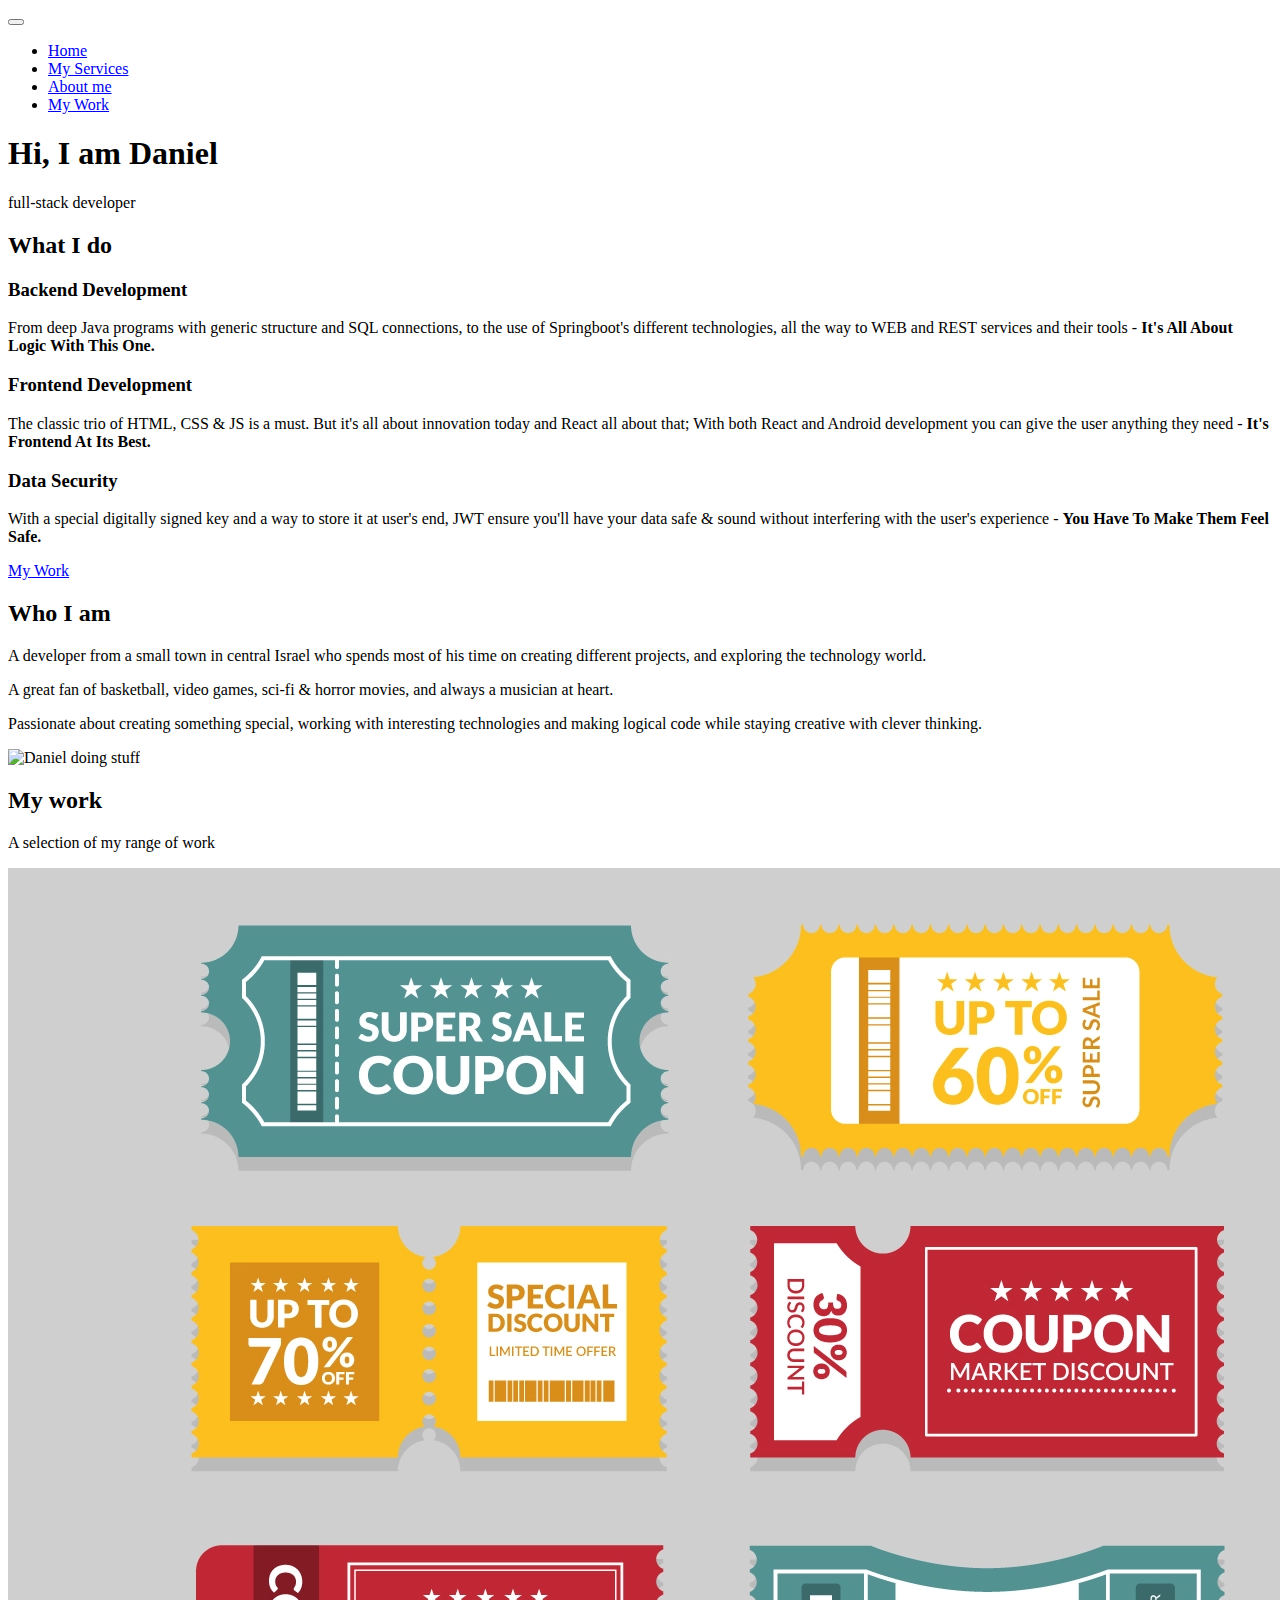
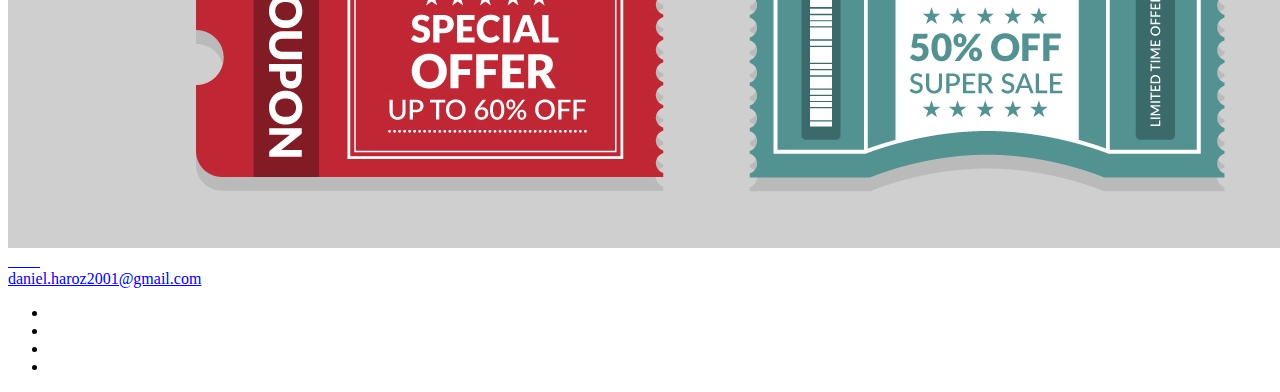
==== index.html @ 0b6489d2 "My Work item #1 image" ====
<!DOCTYPE html>
<html lang="en">
<head>
    <link rel="stylesheet" href="https://cdnjs.cloudflare.com/ajax/libs/normalize/8.0.1/normalize.css">
    <meta charset="UTF-8">
    <meta name="viewport" content="width=device-width, initial-scale=1.0">
    <title>DanielTheMagnificentDev</title> <!-- TODO -- find title -->
    <link rel="stylesheet" href="https://cdnjs.cloudflare.com/ajax/libs/normalize/7.0.0/normalize.min.css">
    <link rel="stylesheet" href="https://cdnjs.cloudflare.com/ajax/libs/font-awesome/5.11.2/css/all.css"
          integrity="sha256-46qynGAkLSFpVbEBog43gvNhfrOj+BmwXdxFgVK/Kvc=" crossorigin="anonymous"/>

    <!-- Update these with your own fonts -->
    <link href="https://fonts.googleapis.com/css?family=Lora:400,700|Roboto+Slab:400,700&display=swap" rel="stylesheet">

    <link rel="stylesheet" href="css/style.css">

</head>
<body>
<header>
    <div class="logo">
<!--                        <img src="img/devjane.png" alt="">  TODO -- change logo image -->
    </div>
    <button class="nav-toggle" aria-label="toggle navigation">
        <span class="hamburger"></span>
    </button>
    <nav class="nav">
        <ul class="nav__list">
            <li class="nav__item"><a href="#home" class="nav__link">Home</a></li>
            <li class="nav__item"><a href="#services" class="nav__link">My Services</a></li>
            <li class="nav__item"><a href="#about" class="nav__link">About me</a></li>
            <li class="nav__item"><a href="#work" class="nav__link">My Work</a></li>
        </ul>
    </nav>
</header>

<!-- Introduction -->
<section class="intro" id="home">
    <h1 class="section__title section__title--intro">
        Hi, I am <strong>Daniel</strong>
    </h1>
    <p class="section__subtitle section__subtitle--intro">full-stack developer</p>
    <!-- TODO -- change front image-->
    <!--            <img src="img/dev-jane-01.jpg" alt="a picture of Daniel being awesome" class="intro__img">-->
</section>


<!-- My services -->
<!-- TODO -- input things you do -->
<section class="my-services" id="services">
    <h2 class="section__title section__title--services">What I do</h2>
    <div class="services">
        <div class="service">
            <h3>Backend Development</h3>
            <p>From deep Java programs with generic structure and SQL connections, to the use of Springboot's different
                technologies, all the way to WEB and REST services and their tools - <b>It's All About Logic With This
                    One.</b></p>
        </div> <!-- / service -->

        <div class="service">
            <h3>Frontend Development</h3>
            <p>The classic trio of HTML, CSS & JS is a must. But it's all about innovation today and React all about
                that; With both React and Android development you can give the user anything they need - <b>It's
                    Frontend At Its Best.</b></p>
        </div> <!-- / service -->

        <div class="service">
            <h3>Data Security</h3>
            <p>With a special digitally signed key and a way to store it at user's end, JWT ensure you'll have your data
                safe & sound without interfering with the user's experience - <b>You Have To Make Them Feel Safe.</b>
            </p>
        </div> <!-- / service -->
    </div> <!-- / services -->

    <a href="#work" class="btn">My Work</a>
</section>


<!-- About me -->
<section class="about-me" id="about">
    <h2 class="section__title section__title--about">Who I am</h2>
    <!-- TODO -- Input something -->
    <p class="section__subtitle section__subtitle--about"></p>

    <div class="about-me__body">
        <p>A developer from a small town in central Israel who spends most of his time on creating different projects,
            and exploring the technology world.</p>
        <p>A great fan of basketball, video games, sci-fi & horror movies, and always a musician at heart.</p>
        <p>Passionate about creating something special, working with interesting technologies
            and making logical code while staying creative with clever thinking.</p>
    </div>

    <!-- TODO -- change image-->
    <img src="img/dev-jane-02.jpg" alt="Daniel doing stuff" class="about-me__img">
</section>


<!-- My Work -->
<!-- TODO -- input your works -->
<section class="my-work" id="work">
    <h2 class="section__title section__title--work">My work</h2>
    <p class="section__subtitle section__subtitle--work">A selection of my range of work</p>

    <div class="portfolio">
        <!-- Portfolio item 01 -->
        <a href="portfolio-item.html" class="portfolio__item">
            <!-- TODO -- Fix image size to fit the cover -->
            <img src="img/01-coupons-intro.jpg" alt="" class="portfolio__img">
        </a>

        <!-- Portfolio item 02 -->
        <a href="portfolio-item.html" class="portfolio__item">
            <img src="img/portfolio-02.jpg" alt="" class="portfolio__img">
        </a>

        <!-- Portfolio item 03 -->
        <a href="portfolio-item.html" class="portfolio__item">
            <img src="img/portfolio-03.jpg" alt="" class="portfolio__img">
        </a>

        <!-- Portfolio item 04 -->
        <a href="portfolio-item.html" class="portfolio__item">
            <img src="img/portfolio-04.jpg" alt="" class="portfolio__img">
        </a>

        <!-- Portfolio item 05 -->
        <a href="portfolio-item.html" class="portfolio__item">
            <img src="img/portfolio-05.jpg" alt="" class="portfolio__img">
        </a>

        <!-- Portfolio item 06 -->
        <a href="portfolio-item.html" class="portfolio__item">
            <img src="img/portfolio-06.jpg" alt="" class="portfolio__img">
        </a>

        <!-- Portfolio item 07 -->
        <a href="portfolio-item.html" class="portfolio__item">
            <img src="img/portfolio-07.jpg" alt="" class="portfolio__img">
        </a>

        <!-- Portfolio item 08 -->
        <a href="#" class="portfolio__item">
            <img src="img/portfolio-08.jpg" alt="" class="portfolio__img">
        </a>

        <!-- Portfolio item 09 -->
        <a href="#" class="portfolio__item">
            <img src="img/portfolio-09.jpg" alt="" class="portfolio__img">
        </a>

        <!-- Portfolio item 0 0-->
        <a href="#" class="portfolio__item">
            <img src="img/portfolio-10.jpg" alt="" class="portfolio__img">
        </a>
    </div>
</section>


<!-- Footer -->
<footer class="footer">
    <!-- replace with your own email address -->
    <a href="mailto:daniel.haroz2001@gmail.com" class="footer__link">daniel.haroz2001@gmail.com</a>

    <!-- TODO -- input social networks and relevant contact info -->
    <ul class="social-list">
        <li class="social-list__item">
            <a class="social-list__link" href="https://codepen.io">
                <i class="fab fa-codepen"></i>
            </a>
        </li>
        <li class="social-list__item">
            <a class="social-list__link" href="http://dribbble.com">
                <i class="fab fa-dribbble"></i>
            </a>
        </li>
        <li class="social-list__item">
            <a class="social-list__link" href="https://twitter.com">
                <i class="fab fa-twitter"></i>
            </a>
        </li>
        <li class="social-list__item">
            <a class="social-list__link" href="https://github.com/MikeHaHaya">
                <i class="fab fa-github"></i>
            </a>
        </li>
    </ul>
</footer>


<script src="js/index.js"></script>

</body>
</html>
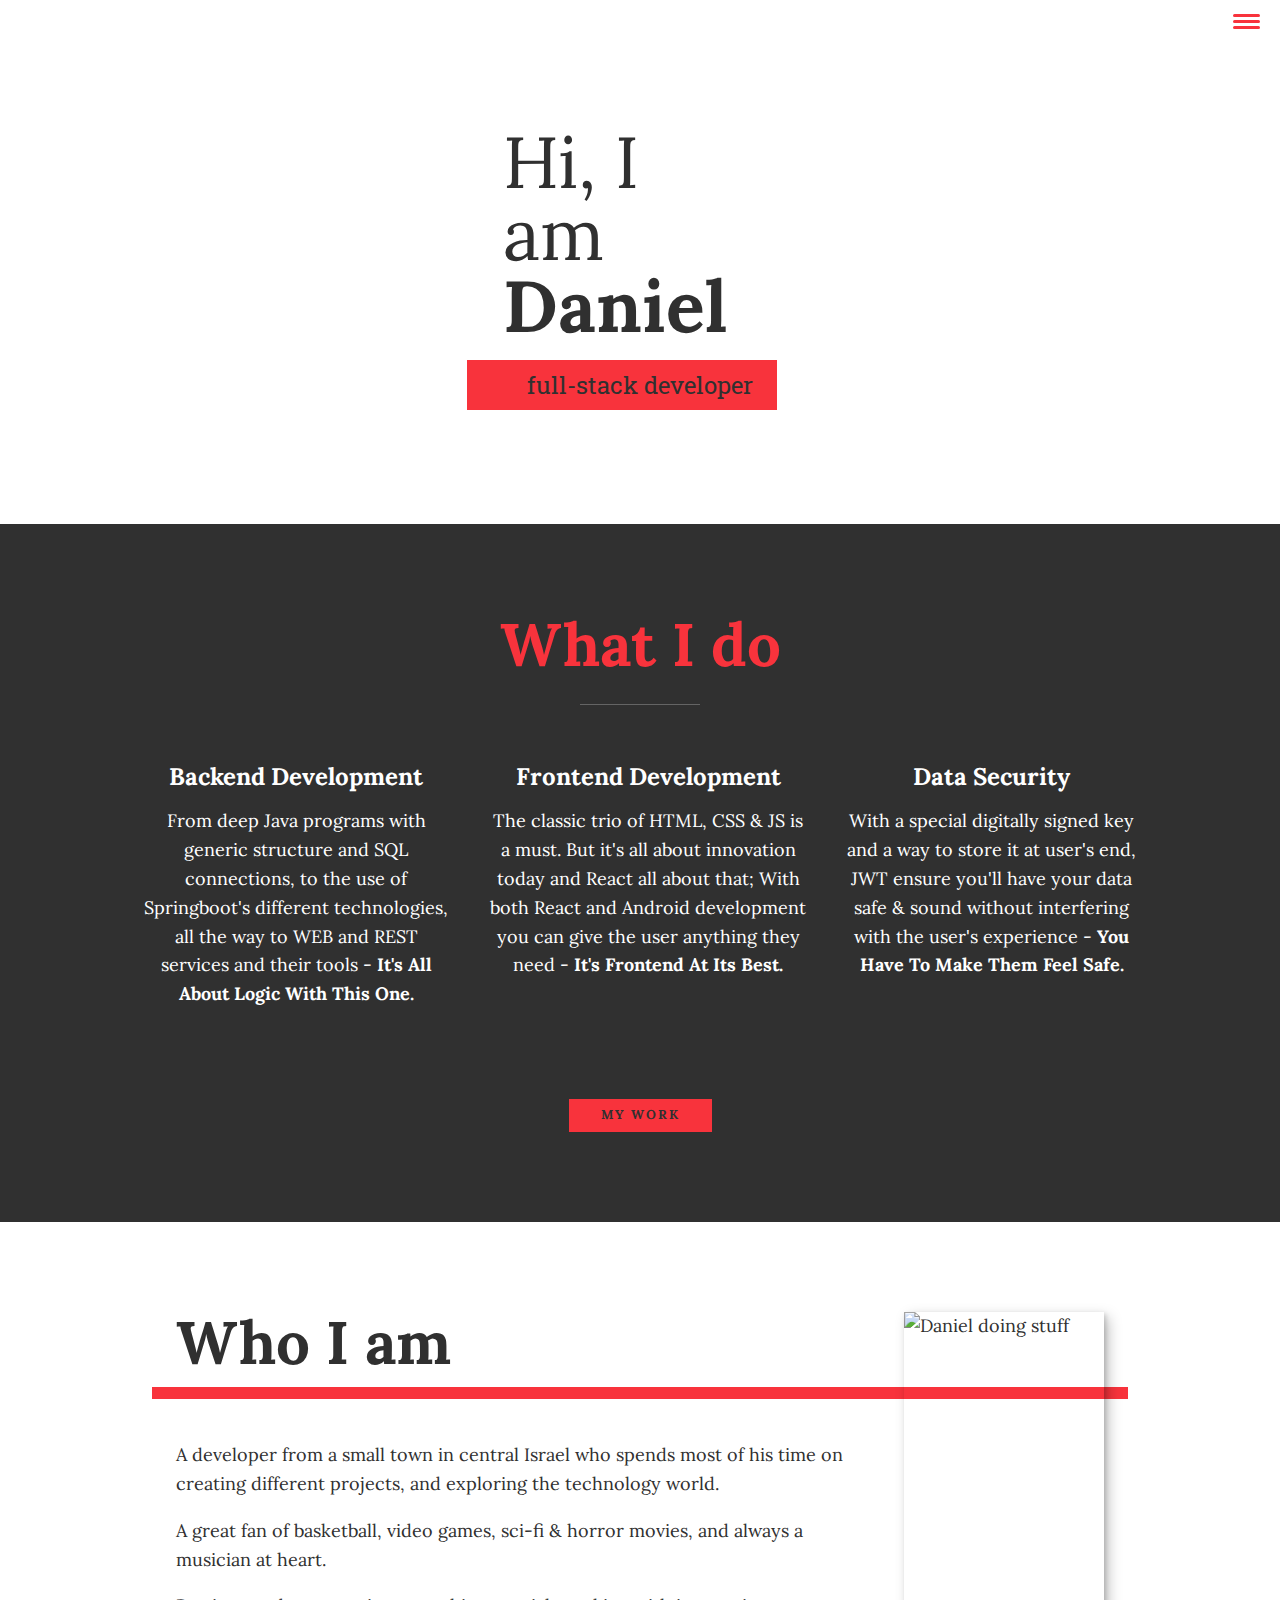
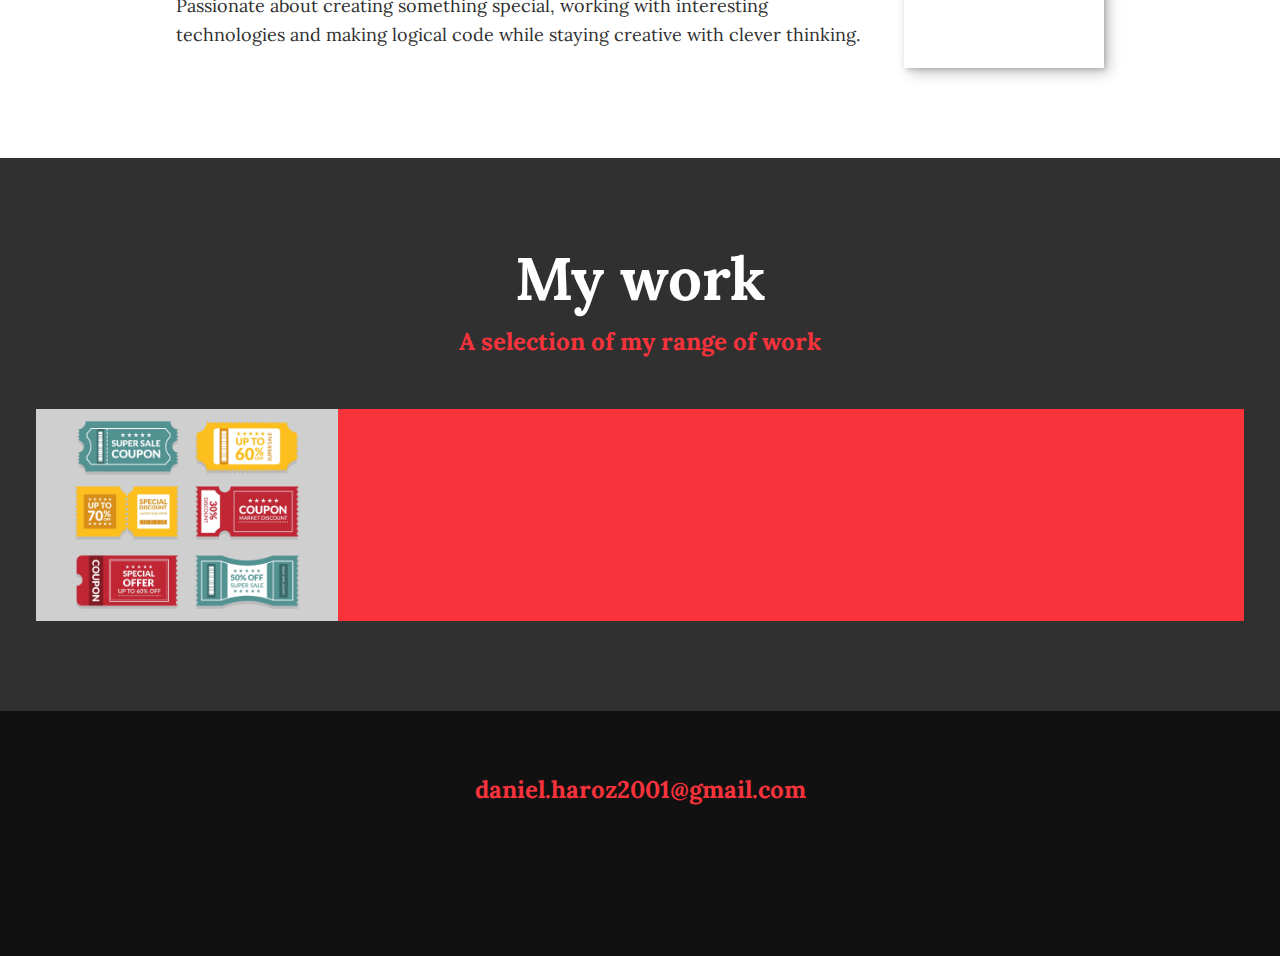
==== commit 4129b44b: "Having portfolio multiple items with multiple html pages." ====
--- a/index.html
+++ b/index.html
@@ -100,40 +100,41 @@
     <h2 class="section__title section__title--work">My work</h2>
     <p class="section__subtitle section__subtitle--work">A selection of my range of work</p>
 
+    <!-- TODO -- Make more portfolio items -->
     <div class="portfolio">
         <!-- Portfolio item 01 -->
-        <a href="portfolio-item.html" class="portfolio__item">
+        <a href="portfolio-items/portfolio-item1.html" class="portfolio__item">
             <!-- TODO -- Fix image size to fit the cover -->
             <img src="img/01-coupons-intro.jpg" alt="" class="portfolio__img">
         </a>
 
         <!-- Portfolio item 02 -->
-        <a href="portfolio-item.html" class="portfolio__item">
+        <a href="portfolio-items/portfolio-item2.html" class="portfolio__item">
             <img src="img/portfolio-02.jpg" alt="" class="portfolio__img">
         </a>
 
         <!-- Portfolio item 03 -->
-        <a href="portfolio-item.html" class="portfolio__item">
+        <a href="portfolio-items/portfolio-item1.html" class="portfolio__item">
             <img src="img/portfolio-03.jpg" alt="" class="portfolio__img">
         </a>
 
         <!-- Portfolio item 04 -->
-        <a href="portfolio-item.html" class="portfolio__item">
+        <a href="portfolio-items/portfolio-item1.html" class="portfolio__item">
             <img src="img/portfolio-04.jpg" alt="" class="portfolio__img">
         </a>
 
         <!-- Portfolio item 05 -->
-        <a href="portfolio-item.html" class="portfolio__item">
+        <a href="portfolio-items/portfolio-item1.html" class="portfolio__item">
             <img src="img/portfolio-05.jpg" alt="" class="portfolio__img">
         </a>
 
         <!-- Portfolio item 06 -->
-        <a href="portfolio-item.html" class="portfolio__item">
+        <a href="portfolio-items/portfolio-item1.html" class="portfolio__item">
             <img src="img/portfolio-06.jpg" alt="" class="portfolio__img">
         </a>
 
         <!-- Portfolio item 07 -->
-        <a href="portfolio-item.html" class="portfolio__item">
+        <a href="portfolio-items/portfolio-item1.html" class="portfolio__item">
             <img src="img/portfolio-07.jpg" alt="" class="portfolio__img">
         </a>
 
@@ -160,21 +161,10 @@
     <!-- replace with your own email address -->
     <a href="mailto:daniel.haroz2001@gmail.com" class="footer__link">daniel.haroz2001@gmail.com</a>
 
-    <!-- TODO -- input social networks and relevant contact info -->
     <ul class="social-list">
-        <li class="social-list__item">
-            <a class="social-list__link" href="https://codepen.io">
-                <i class="fab fa-codepen"></i>
-            </a>
-        </li>
-        <li class="social-list__item">
-            <a class="social-list__link" href="http://dribbble.com">
-                <i class="fab fa-dribbble"></i>
-            </a>
-        </li>
-        <li class="social-list__item">
-            <a class="social-list__link" href="https://twitter.com">
-                <i class="fab fa-twitter"></i>
+        <li class = social-list__item>
+            <a class="social-list__link" href="https://www.linkedin.com/in/daniel-har-oz-48aa37218/">
+                <i class="fab fa-linkedin"></i>
             </a>
         </li>
         <li class="social-list__item">
--- a/css/style.css
+++ b/css/style.css
@@ -0,0 +1,487 @@
+*,
+*::before,
+*::after {
+    box-sizing: border-box;
+}
+
+/* Custom Properties, update these for your own design */
+
+:root {
+    --ff-primary: 'Lora', serif;
+    --ff-secondary: 'Roboto Slab', serif;
+    
+    --fw-reg: 400;
+    --fw-bold: 700;
+    
+    --clr-light: #fff;
+    --clr-dark: #303030;
+    --clr-accent: #f8333c;
+    
+    --fs-h1: 3rem;
+    --fs-h2: 2.25rem;
+    --fs-h3: 1.25rem;
+    --fs-body: 1rem;
+    
+    --bs: 0.25em 0.25em 0.75em rgba(0,0,0,.25),
+          0.125em 0.125em 0.25em rgba(0,0,0,.15);
+}
+
+@media (min-width: 800px) {
+    :root {
+        --fs-h1: 4.5rem;
+        --fs-h2: 3.75rem;
+        --fs-h3: 1.5rem;
+        --fs-body: 1.125rem;
+    }
+}
+
+/* General styles */
+
+/* endable this to add smooth scrolling */
+/* html {
+    scroll-behavior: smooth;
+} */
+
+
+body {
+    background: var(--clr-light);
+    color: var(--clr-dark);
+    margin: 0;
+    font-family: var(--ff-primary);
+    font-size: var(--fs-body);
+    line-height: 1.6;
+}
+
+section {
+    padding: 5em 2em;
+}
+
+img {
+    display: block;
+    max-width: 100%;
+}
+
+strong { font-weight: var(--fw-bold) }
+
+:focus {
+    outline: 3px solid var(--clr-accent);
+    outline-offset: 3px;
+}
+
+/* Buttons */
+
+.btn {
+    display: inline-block;
+    padding: .5em 2.5em;
+    background: var(--clr-accent);
+    color: var(--clr-dark);
+    text-decoration: none;
+    cursor: pointer;
+    font-size: .8rem;
+    text-transform: uppercase;
+    letter-spacing: 2px;
+    font-weight: var(--fw-bold);
+    transition: transform 200ms ease-in-out;
+}
+
+.btn:hover {
+    transform: scale(1.1);
+}
+
+/* Typography */
+
+h1,
+h2,
+h3 {
+    line-height: 1;
+    margin: 0;
+}
+
+h1 { font-size: var(--fs-h1) }
+h2 { font-size: var(--fs-h2) }
+h3 { font-size: var(--fs-h3) }
+
+
+.section__title {
+    margin-bottom: .25em;
+}
+
+.section__title--intro {
+    font-weight: var(--fw-reg);
+}
+
+.section__title--intro strong {
+    display: block;
+}
+
+.section__subtitle {
+    margin: 0;
+    font-size: var(--fs-h3);
+}
+
+.section__subtitle--intro,
+.section__subtitle--about {
+    background: var(--clr-accent);
+    padding: .25em 1em;
+    font-family: var(--ff-secondary);
+    margin-bottom: 1em;
+}
+
+.section__subtitle--work {
+    color: var(--clr-accent);
+    font-weight: var(--fw-bold);
+    margin-bottom: 2em;
+}
+
+/* header */
+
+header {
+    display: flex;
+    justify-content: space-between;
+    padding: 1em;
+}
+
+.logo {
+    max-width: 100px;
+}
+
+.nav {
+    position: fixed;
+    background: var(--clr-dark);
+    color: var(--clr-light);
+    top: 0;
+    bottom: 0;
+    left: 0;
+    right: 0;
+    z-index: 100;
+    
+    transform: translateX(100%);
+    transition: transform 250ms cubic-bezier(.5, 0, .5, 1);
+}
+
+.nav__list {
+    list-style: none;
+    display: flex;
+    height: 100%;
+    flex-direction: column;
+    justify-content: space-evenly;
+    align-items: center;
+    margin: 0;
+    padding: 0;
+}
+
+.nav__link {
+    color: inherit;
+    font-weight: var(--fw-bold);
+    font-size: var(--fs-h2);
+    text-decoration: none;
+}
+
+.nav__link:hover {
+    color: var(--clr-accent);
+}
+
+.nav-toggle {
+    padding: .5em;
+    background: transparent;
+    border: 0;
+    cursor: pointer;
+    position: absolute;
+    right: 1em;
+    top: 1em;
+    z-index: 1000;
+}
+
+.nav-open .nav {
+    transform: translateX(0);
+}
+
+.nav-open .nav-toggle {
+    position: fixed;
+}
+
+.nav-open .hamburger {
+    transform: rotate(.625turn);
+}
+
+.nav-open .hamburger::before {
+    transform: rotate(90deg) translateX(-6px);
+}
+
+.nav-open .hamburger::after {
+    opacity: 0;
+}
+
+
+
+
+
+
+.hamburger {
+    display: block;
+    position: relative;
+}
+
+.hamburger,
+.hamburger::before,
+.hamburger::after {
+    background: var(--clr-accent);
+    width: 2em;
+    height: 3px;
+    border-radius: 1em;
+    transition: transform 250ms ease-in-out;
+}
+
+
+.hamburger::before,
+.hamburger::after {
+    content: '';
+    position: absolute;
+    left: 0;
+    right: 0;
+}
+
+.hamburger::before { top: 6px; }
+.hamburger::after { bottom: 6px; }
+
+
+/*  Intro section  */
+
+.intro {
+    position: relative;
+}
+
+.intro__img {
+    box-shadow: var(--bs);
+}
+
+.section__subtitle--intro {
+    display: inline-block;
+}
+
+@media (min-width: 600px) {
+    .intro {
+        display: grid;
+        width: min-content;
+        margin: 0 auto;
+        grid-column-gap: 1em;
+        grid-template-areas: 
+            "img title"
+            "img subtitle";
+        grid-template-columns: min-content max-content;
+    }
+    
+    .intro__img {
+        grid-area: img;
+        min-width: 250px;
+        position: relative;
+        z-index: 2;
+    }    
+    
+    .section__subtitle--intro {
+        align-self: start;
+        grid-column: -1 / 1;
+        grid-row: 2;
+        text-align: right;
+        position: relative;
+        left: -1.5em;
+        width: calc(100% + 1.5em);
+    }
+}
+
+
+
+/*  My services section  */
+
+.my-services {
+    background-color: var(--clr-dark);
+    background-image: url(../img/services-bg.jpg);
+    background-size: cover;
+    /* background-blend-mode: multiply; */
+    color: var(--clr-light);
+    text-align: center;
+}
+
+.section__title--services {
+    color: var(--clr-accent);
+    position: relative;
+}
+
+.section__title--services::after {
+    content: '';
+    display: block;
+    width: 2em;
+    height: 1px;
+    margin: 0.5em auto 1em;
+    background: var(--clr-light);
+    opacity: 0.25;
+}
+
+.services {
+    margin-bottom: 4em;
+}
+
+.service {
+    max-width: 500px;
+    margin: 0 auto;
+}
+
+@media (min-width: 800px) {
+    .services {
+        display: flex;
+        max-width: 1000px;
+        margin-left: auto;
+        margin-right: auto;
+    }
+    
+    .service + .service {
+        margin-left: 2em;
+    }
+}
+
+
+.about-me {
+    max-width: 1000px;
+    margin: 0 auto;
+}
+
+.about-me__img {
+    box-shadow: var(--bs);
+}
+
+@media (min-width: 600px) {
+    .about-me {
+        display: grid;
+        grid-template-columns: 1fr 200px;
+        grid-template-areas: 
+            "title img"
+            "subtitle img"
+            "text img";
+        grid-column-gap: 2em;
+    }
+    
+    .section__title--about {
+        grid-area: title;
+    }
+    
+    .section__subtitle--about {
+        grid-column: 1 / -1;
+        grid-row: 2;
+        position: relative;
+        left: -1em;
+        width: calc(100% + 2em);
+        padding-left: 1em;
+        padding-right: calc(200px + 4em);
+    }
+    
+    .about-me__img {
+        grid-area: img;
+        position: relative;
+        z-index: 2;
+    }
+}
+
+/* My Work */
+
+.my-work {
+    background-color: var(--clr-dark);
+    color: var(--clr-light);
+    text-align: center;    
+}
+
+.portfolio {
+    display: grid;
+    grid-template-columns: repeat(auto-fit, minmax(300px, 1fr));
+}
+
+.portfolio__item {
+    background: var(--clr-accent);
+    overflow: hidden;
+}
+
+.portfolio__img {
+    transition: 
+        transform 750ms cubic-bezier(.5, 0, .5, 1),
+        opacity 250ms linear;
+}
+
+.portfolio__item:focus {
+    position: relative;
+    z-index: 2;
+}
+
+.portfolio__img:hover,
+.portfolio__item:focus .portfolio__img {
+    transform: scale(1.2);
+    opacity: .5;
+}
+
+
+/* footer */
+
+.footer {
+    background: #111;
+    color: var(--clr-accent);
+    text-align: center;
+    padding: 2.5em 0;
+    font-size: var(--fs-h3);
+
+}
+
+.footer a { 
+    color: inherit;
+    text-decoration: none;
+}
+
+.footer__link {
+    font-weight: var(--fw-bold);
+}
+
+.footer__link:hover,
+.social-list__link:hover {
+    opacity: .7;
+}
+
+.footer__link:hover {
+    text-decoration: underline;
+}
+
+.social-list {
+    list-style: none;
+    display: flex;
+    justify-content: center;
+    margin: 2em 0 0;
+    padding: 0;
+}
+
+.social-list__item {
+    margin: 0 .5em;
+}
+
+.social-list__link {
+    padding: .5em;
+}
+
+
+/* Individual portfolio item styles */
+
+.portfolio-item-individual {
+    padding: 0 2em 2em;
+    max-width: 1000px;
+    margin: 0 auto;
+}
+
+.portfolio-item-individual p {
+    max-width: 600px;
+    margin-left: auto;
+    margin-right: auto;
+}
+
+.github-code-link {
+    background-color: #F8333CFF;
+    color: white;
+    padding: 14px 25px;
+    text-align: center;
+    text-decoration: none;
+    display: inline-block;
+}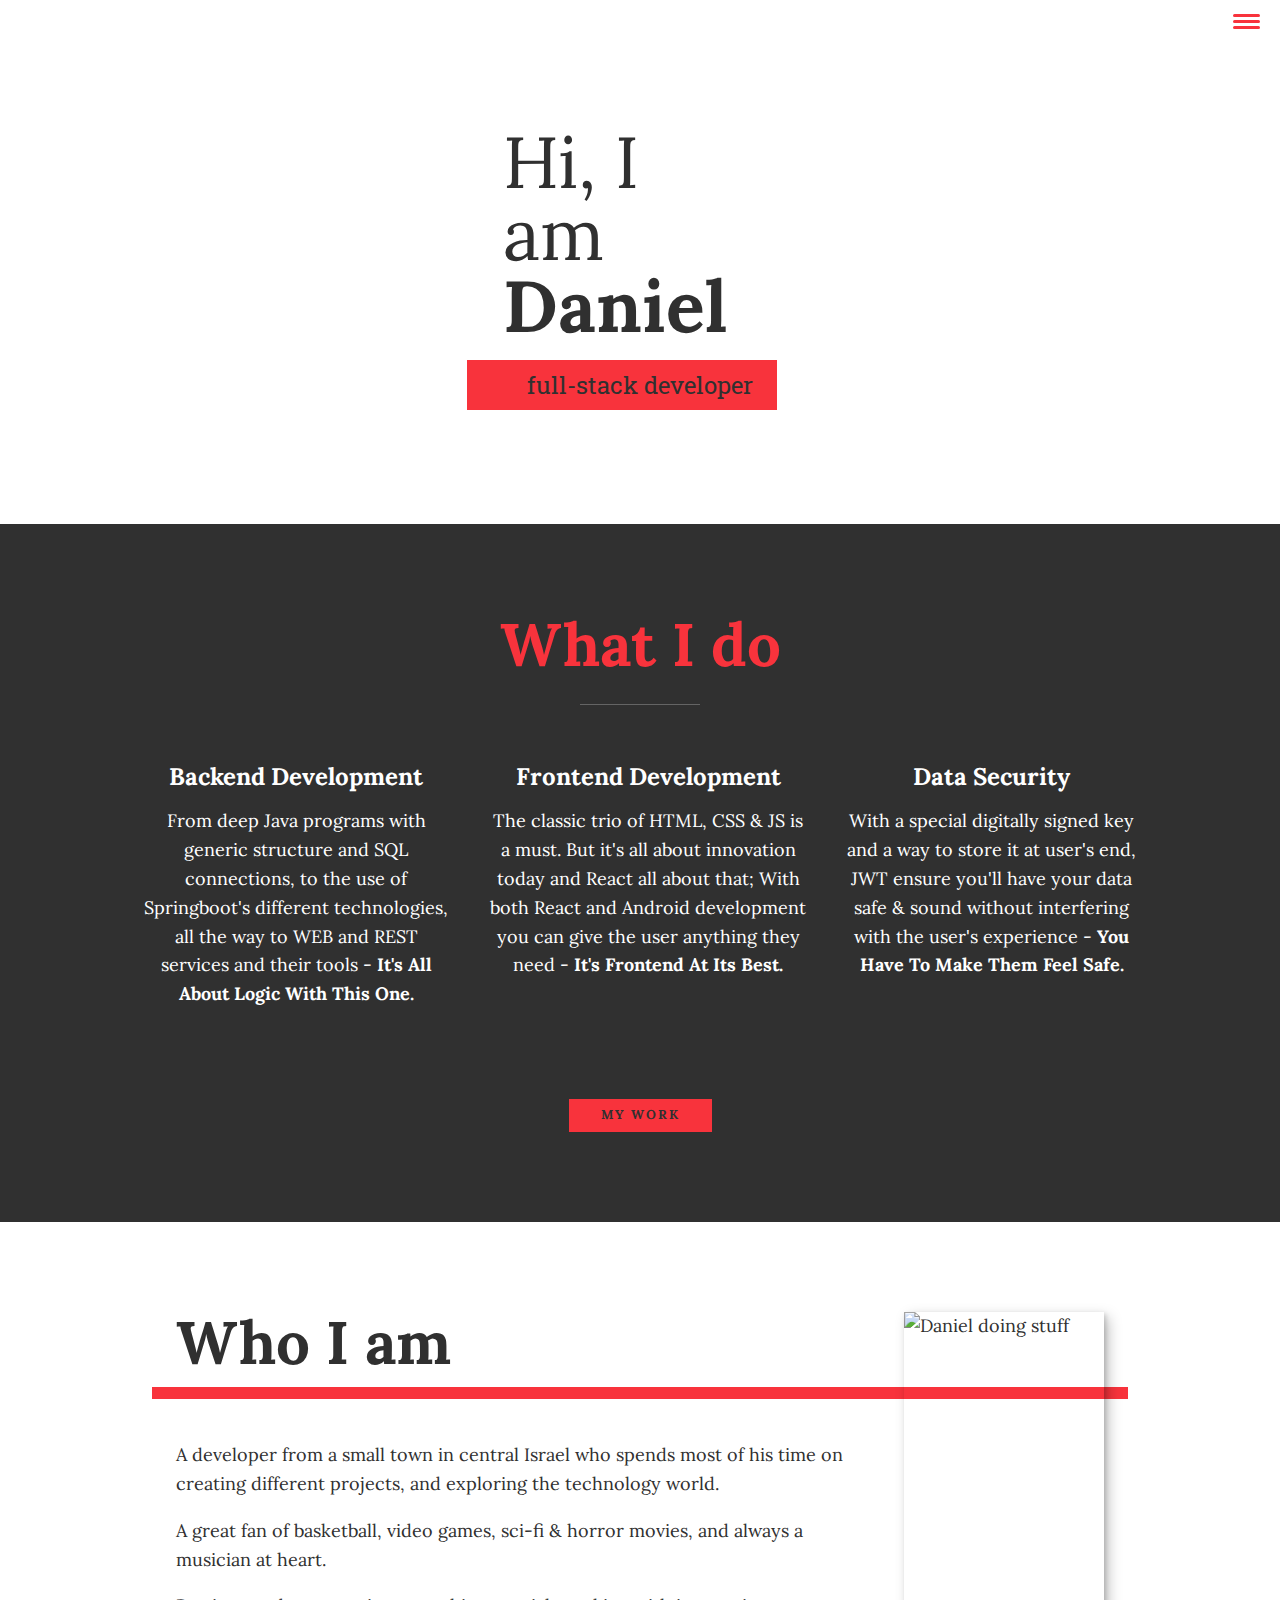
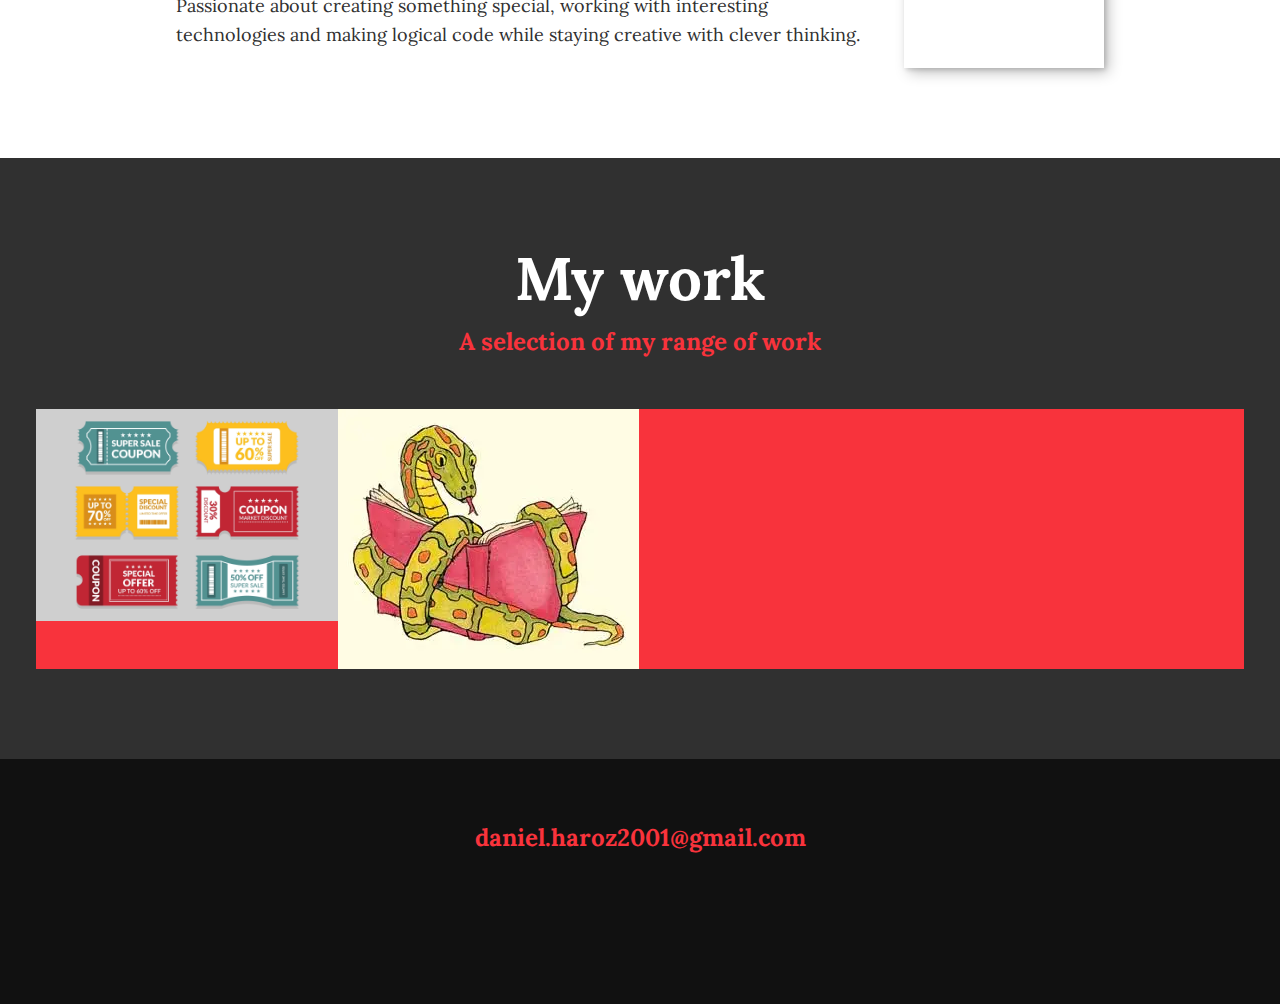
==== commit 2d930b04: "So far so good" ====
--- a/index.html
+++ b/index.html
@@ -100,17 +100,16 @@
     <h2 class="section__title section__title--work">My work</h2>
     <p class="section__subtitle section__subtitle--work">A selection of my range of work</p>
 
-    <!-- TODO -- Make more portfolio items -->
+    <!-- TODO -- Fix images size to fit the cover -->
     <div class="portfolio">
         <!-- Portfolio item 01 -->
         <a href="portfolio-items/portfolio-item1.html" class="portfolio__item">
-            <!-- TODO -- Fix image size to fit the cover -->
             <img src="img/01-coupons-intro.jpg" alt="" class="portfolio__img">
         </a>
 
         <!-- Portfolio item 02 -->
         <a href="portfolio-items/portfolio-item2.html" class="portfolio__item">
-            <img src="img/portfolio-02.jpg" alt="" class="portfolio__img">
+            <img src="img/02-snake-intro.jpg" alt="" class="portfolio__img">
         </a>
 
         <!-- Portfolio item 03 -->
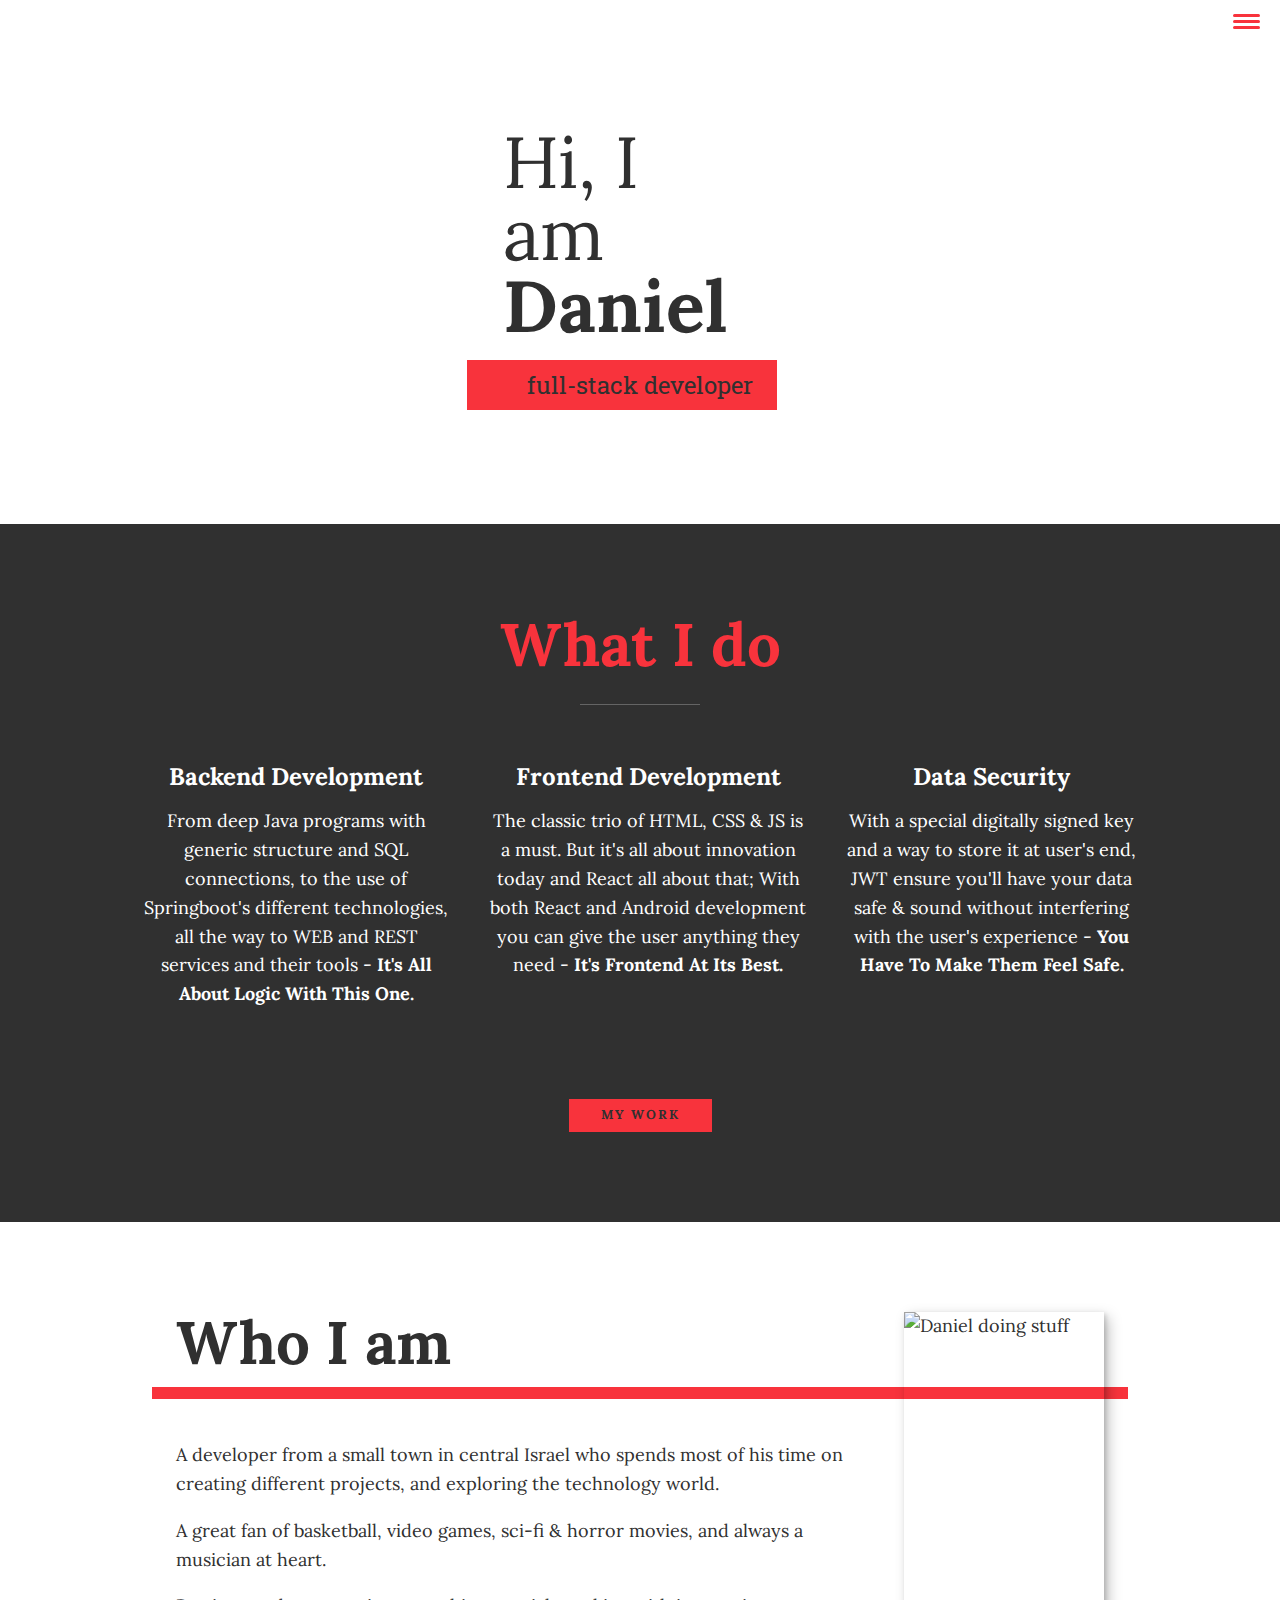
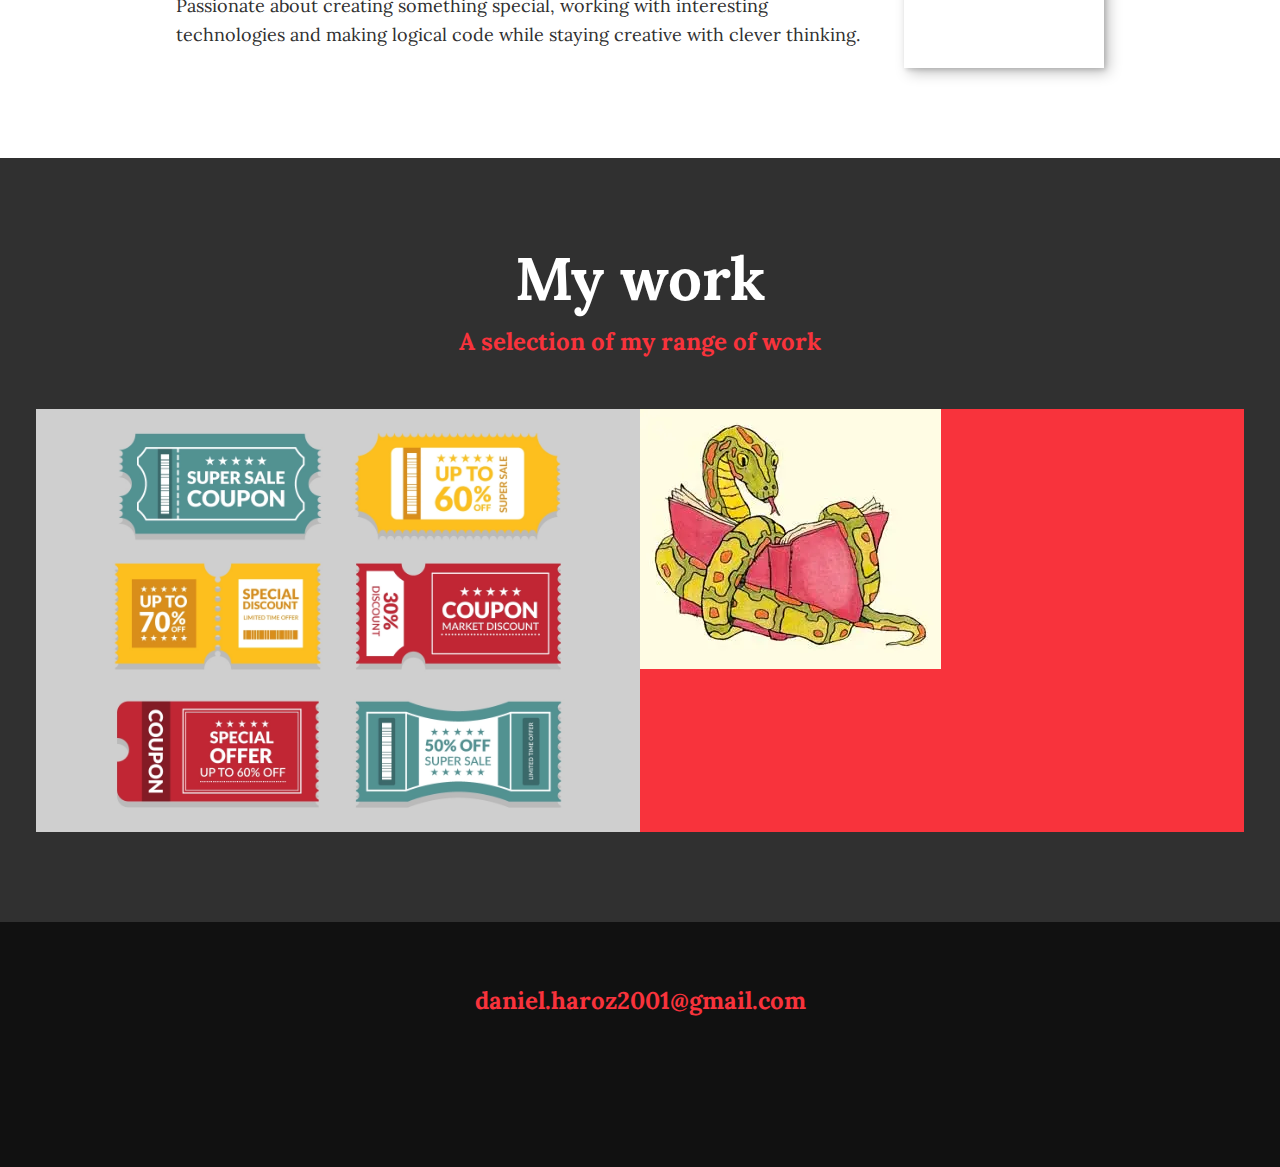
==== commit e1176e3b: "Removed unused portfolio items." ====
--- a/index.html
+++ b/index.html
@@ -90,7 +90,7 @@
     </div>
 
     <!-- TODO -- change image-->
-    <img src="img/dev-jane-02.jpg" alt="Daniel doing stuff" class="about-me__img">
+    <img src="img/Beavis-program-gif.webp" alt="Daniel doing stuff" class="about-me__img">
 </section>
 
 
@@ -112,45 +112,6 @@
             <img src="img/02-snake-intro.jpg" alt="" class="portfolio__img">
         </a>
 
-        <!-- Portfolio item 03 -->
-        <a href="portfolio-items/portfolio-item1.html" class="portfolio__item">
-            <img src="img/portfolio-03.jpg" alt="" class="portfolio__img">
-        </a>
-
-        <!-- Portfolio item 04 -->
-        <a href="portfolio-items/portfolio-item1.html" class="portfolio__item">
-            <img src="img/portfolio-04.jpg" alt="" class="portfolio__img">
-        </a>
-
-        <!-- Portfolio item 05 -->
-        <a href="portfolio-items/portfolio-item1.html" class="portfolio__item">
-            <img src="img/portfolio-05.jpg" alt="" class="portfolio__img">
-        </a>
-
-        <!-- Portfolio item 06 -->
-        <a href="portfolio-items/portfolio-item1.html" class="portfolio__item">
-            <img src="img/portfolio-06.jpg" alt="" class="portfolio__img">
-        </a>
-
-        <!-- Portfolio item 07 -->
-        <a href="portfolio-items/portfolio-item1.html" class="portfolio__item">
-            <img src="img/portfolio-07.jpg" alt="" class="portfolio__img">
-        </a>
-
-        <!-- Portfolio item 08 -->
-        <a href="#" class="portfolio__item">
-            <img src="img/portfolio-08.jpg" alt="" class="portfolio__img">
-        </a>
-
-        <!-- Portfolio item 09 -->
-        <a href="#" class="portfolio__item">
-            <img src="img/portfolio-09.jpg" alt="" class="portfolio__img">
-        </a>
-
-        <!-- Portfolio item 0 0-->
-        <a href="#" class="portfolio__item">
-            <img src="img/portfolio-10.jpg" alt="" class="portfolio__img">
-        </a>
     </div>
 </section>
 
